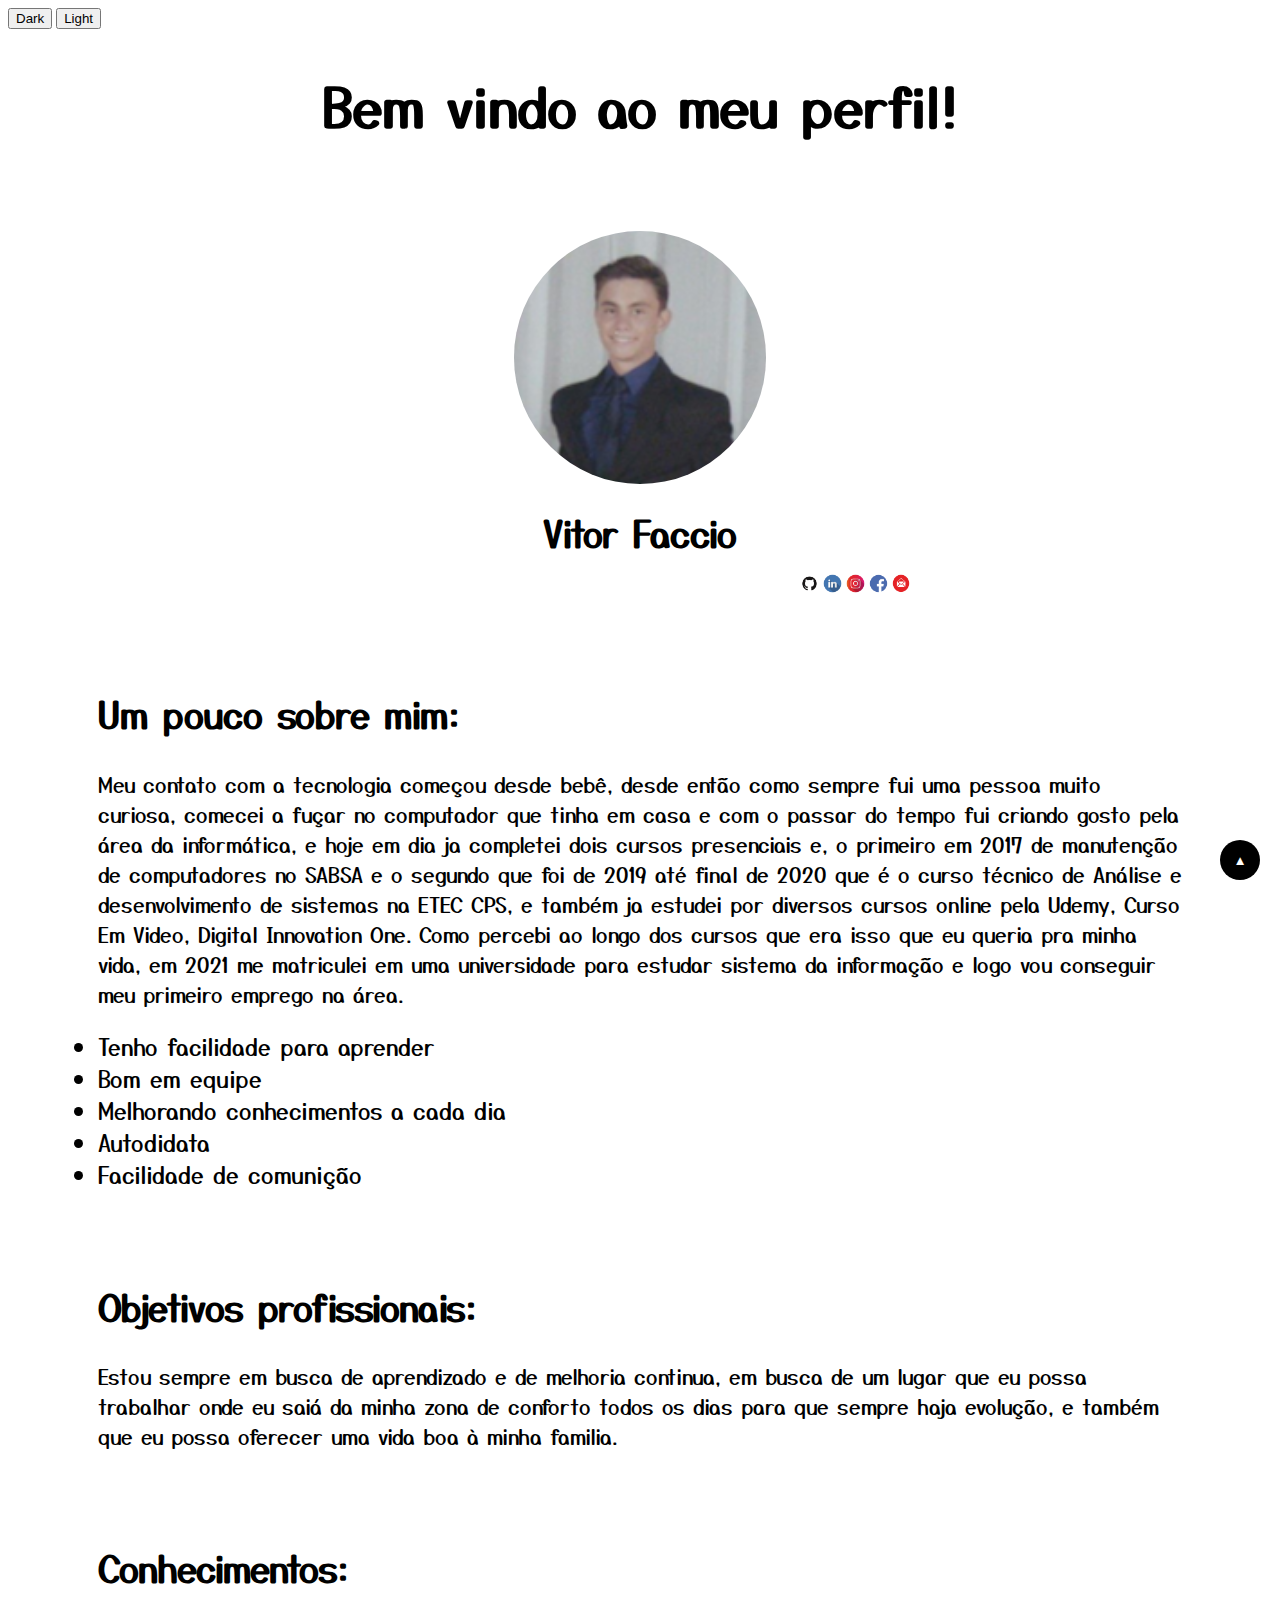
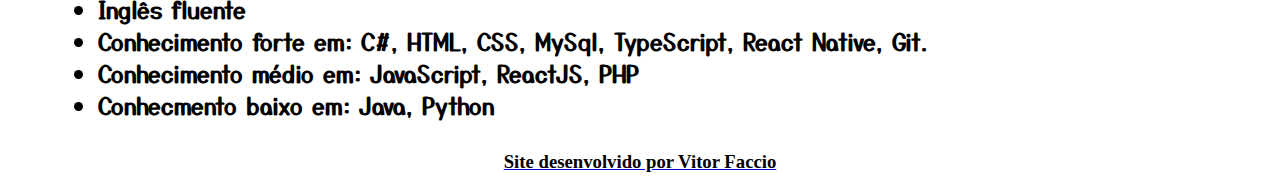
==== index.html @ cdde6e86 "a" ====
<!DOCTYPE html>
<html lang="pt-br">

<head>
    <meta charset="UTF-8" />
    <meta name="viewport" content="width=device-width, initial-scale=1.0" />
    <link rel="stylesheet" href="./styles/style.css" />
    <link rel="preconnect" href="https://fonts.gstatic.com">
    <link href="https://fonts.googleapis.com/css2?family=Yusei+Magic&display=swap" rel="stylesheet">
    <title>Meu portifólio</title>
</head>

<body>
    <button id="btnDark">Dark</button>
    <button id="btnLight">Light</button>

    <!--TITULO-->
    <h1 class="titulo">Bem vindo ao meu perfil!</h1>


    <!--FOTO DE PERFIL-->
    <div class="foto">
        <img src="./images/perfil.png" alt="Foto de perfil" class="foto_perfil">
    </div>
    <p>
        <strong style="color: black; font-size: 4vh; display: flex; justify-content: center; font-family: 'Yusei Magic', sans-serif;
        ">Vitor Faccio</strong>
    <p>

        <!--LINKS DAS REDES SOCIAS-->
        <!--Github-->
    <div class="redes">
        <a target="_blank" href="https://github.com/VitorFaccio1" style="text-decoration: none">
            <img src="./images/github_logo.png" alt="Logo Github" class="logo_github" />
        </a>
        <!--Linkedin-->
        <a target="_blank" href="https://www.linkedin.com/in/vitor-faccio-73217a195/" style="text-decoration: none">
            <img src="./images/linkedin_logo.png" alt="Logo linkedin" class="logo_github" />
        </a>
        <!--Instagram-->
        <a target="_blank" href="https://www.instagram.com/vitorfaccio/" style="text-decoration: none">
            <img src="./images/insta_logo.png" alt="Logo Instagram" class="logo_github" />
        </a>
        <!--Facebook-->
        <a target="_blank" href="https://www.facebook.com/vitor.ravennafaccio/" style="text-decoration: none">
            <img src="./images/facebook_logo.png" alt="Logo Instagram" class="logo_github" />
        </a>

        <!--Email-->
        <a target="_blank" href="mailto:vitorfaccio6@gmail.com" style="text-decoration: none">
            <img src="./images/email_logo.png" alt="Logo Email" class="logo_github" />
        </a>
    </div>

    <!--Sobre mim-->
    <h2 class="sobre_mim">Um pouco sobre mim: </h2>
    <p class="texto">Meu contato com a tecnologia começou desde bebê, desde então como sempre fui uma pessoa
        muito curiosa, comecei a fuçar no computador que tinha em casa e com o passar do tempo fui criando
        gosto pela área da informática, e hoje em dia ja completei dois cursos presenciais e, o primeiro em 2017 de
        manutenção de computadores
        no SABSA e o segundo que foi de 2019 até final de 2020 que é o curso técnico de Análise e desenvolvimento de
        sistemas na ETEC CPS,
        e também ja estudei por diversos cursos online pela Udemy, Curso Em Video, Digital Innovation One. Como percebi
        ao longo dos cursos
        que era isso que eu queria pra minha vida, em 2021 me matriculei em uma universidade para estudar sistema da
        informação e
        logo vou conseguir meu primeiro emprego na área.
        <li class="lista">Tenho facilidade para aprender</li>
        <li class="lista">Bom em equipe</li>
        <li class="lista">Melhorando conhecimentos a cada dia</li>
        <li class="lista">Autodidata</li>
        <li class="lista">Facilidade de comunição</li>
    </p>

    <!--Objetivo Profissional-->
    <h2 class="sobre_mim">Objetivos profissionais: </h2>
    <p class="texto">
        Estou sempre em busca de aprendizado e de melhoria continua,
        em busca de um lugar que eu possa trabalhar onde eu saiá da minha zona de conforto
        todos os dias para que sempre haja evolução, e também que eu possa oferecer uma vida boa
        à minha familia.
    </p>

    <!--Conhecimentos-->
    <h2 class="sobre_mim">Conhecimentos:
        <li class="ponto">Inglês fluente</li>
        <li class="ponto">Conhecimento forte em: C#, HTML, CSS, MySql, TypeScript, React Native, Git.</li>
        <li class="ponto">Conhecimento médio em: JavaScript, ReactJS, PHP</li>
        <li class="ponto">Conhecmento baixo em: Java, Python</li>
    </h2>

    <!--Creditos-->
    <a target="_blank" href="https://github.com/VitorFaccio1/Meu_Portifolio">
        <h3 class="creditos">Site desenvolvido por Vitor Faccio</h3>
    </a>

    <!--BOTAO VOLTAR PRO TOPO-->
    <button id="botaotop" onclick="backtotop()" class="botaotop">▲</button>
    <script>

        window.onscroll = function () {
            scroll();
        }
        function scroll() {
            let btn = document.getElementById("botaotop")
            if (document.documentElement.scrollTop > 50) {
                btn.style.display = "block";
            } else {
                btn.style.display = "none";
            }
        }
        function backtotop() {
            document.documentElement.scrollTop = 0;
        }
        
        //mudar cor do site        
        var dark = document.getElementById('btnDark');
        var light = document.getElementById('btnLight');
        var body = document.querySelector('body');


        dark.onclick = function(){
        body.className = "dark";
        }

        light.onclick = function(){
        body.className = "light";
    }
    </script>


</body>

</html>
---- styles/style.css ----
.dark {
color: white;
background:#000;
}
    
.light  {
background:#fff;
color: black;
}



.titulo{
    font-size: 6vh;
    color: black;
    display: flex;  
    justify-content: center;
    align-items: center;
    font-family: 'Yusei Magic', sans-serif;

}

.foto{
    display: flex;
    justify-content: center;
}

.foto_perfil{
    margin-top: 5vh;
    border-radius: 20vh;
    width: 20%;
    height: auto;
    border: 0.7vh solid white;
    display: flex;  
}

.redes{
    margin-left: 88vh;
    justify-content: center;
}

.logo_github{
    height: auto;
    width: 4% ;
    border-radius: 10vh;   
}

.sobre_mim{
    color: black    ;
    font-size: 4vh;
    margin-left: 10vh;
    margin-top: 10vh;
    font-family: 'Yusei Magic', sans-serif;

}

.texto{
    color: black;
    font-size: 2.3vh;
    margin-left: 10vh;
    margin-right: 10vh;
    font-family: 'Yusei Magic', sans-serif;

}

.ponto{
    font-size: 2.5vh;
    color: black;
    
}

.lista{
    color: black;
    margin-left: 10vh;
    font-family: 'Yusei Magic', sans-serif;
    font-size: 2.5vh;
}

.creditos{
    color: black;
    display: flex;
    justify-content: center;
    
}


.botaotop{
    position: fixed;
    bottom: 20px;
    right: 20px;
    height: 40px;
    width: 40px;
    color: white;
    background-color:black;
    border: none;
    border-radius: 50vh;
}
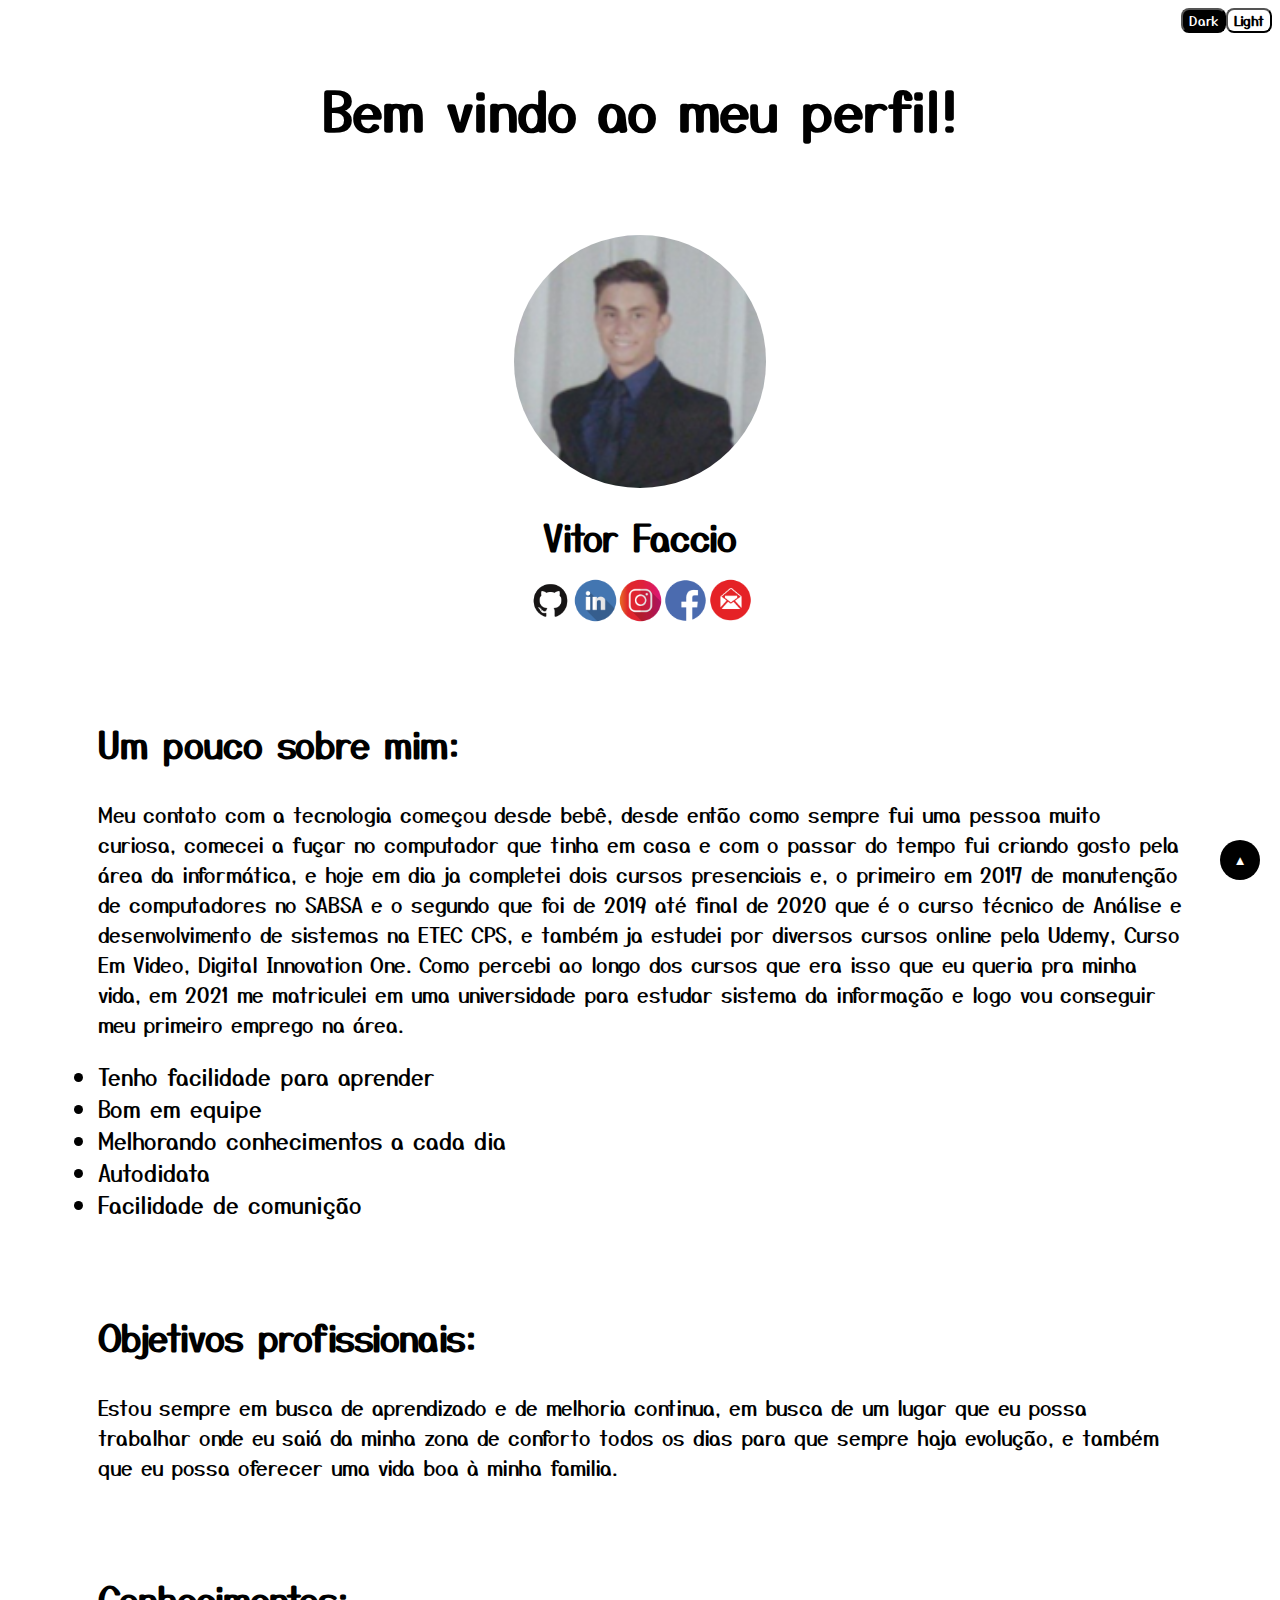
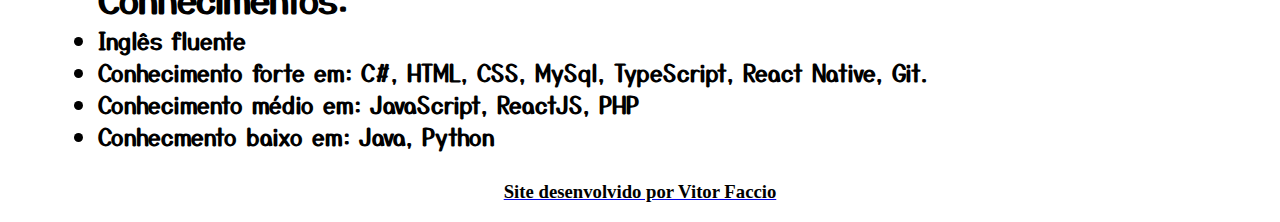
==== commit dd38868c: "ajeitou imagens redes sociais" ====
--- a/index.html
+++ b/index.html
@@ -5,17 +5,20 @@
     <meta charset="UTF-8" />
     <meta name="viewport" content="width=device-width, initial-scale=1.0" />
     <link rel="stylesheet" href="./styles/style.css" />
+    <link rel="script" href="./script/s">
     <link rel="preconnect" href="https://fonts.gstatic.com">
     <link href="https://fonts.googleapis.com/css2?family=Yusei+Magic&display=swap" rel="stylesheet">
     <title>Meu portifólio</title>
 </head>
 
 <body>
-    <button id="btnDark">Dark</button>
-    <button id="btnLight">Light</button>
+    <div class="botoes_cor_site">
+    <button id="btnDark" class="botoes_cor_dark">Dark</button>
+    <button id="btnLight" class="botoes_cor_light">Light</button>
+    </div>      
 
     <!--TITULO-->
-    <h1 class="titulo">Bem vindo ao meu perfil!</h1>
+    <h1 class="titulo" id="titulo">Bem vindo ao meu perfil!</h1>
 
 
     <!--FOTO DE PERFIL-->
@@ -23,8 +26,7 @@
         <img src="./images/perfil.png" alt="Foto de perfil" class="foto_perfil">
     </div>
     <p>
-        <strong style="color: black; font-size: 4vh; display: flex; justify-content: center; font-family: 'Yusei Magic', sans-serif;
-        ">Vitor Faccio</strong>
+        <strong class="nome" id="nome">Vitor Faccio</strong>
     <p>
 
         <!--LINKS DAS REDES SOCIAS-->
@@ -53,8 +55,8 @@
     </div>
 
     <!--Sobre mim-->
-    <h2 class="sobre_mim">Um pouco sobre mim: </h2>
-    <p class="texto">Meu contato com a tecnologia começou desde bebê, desde então como sempre fui uma pessoa
+    <h2 class="sobre_mim" id="sobremim">Um pouco sobre mim: </h2>
+    <p class="texto" id="texto">Meu contato com a tecnologia começou desde bebê, desde então como sempre fui uma pessoa
         muito curiosa, comecei a fuçar no computador que tinha em casa e com o passar do tempo fui criando
         gosto pela área da informática, e hoje em dia ja completei dois cursos presenciais e, o primeiro em 2017 de
         manutenção de computadores
@@ -65,16 +67,16 @@
         que era isso que eu queria pra minha vida, em 2021 me matriculei em uma universidade para estudar sistema da
         informação e
         logo vou conseguir meu primeiro emprego na área.
-        <li class="lista">Tenho facilidade para aprender</li>
-        <li class="lista">Bom em equipe</li>
-        <li class="lista">Melhorando conhecimentos a cada dia</li>
-        <li class="lista">Autodidata</li>
-        <li class="lista">Facilidade de comunição</li>
+        <li class="lista" id="lista">Tenho facilidade para aprender</li>
+        <li class="lista" id="lista1">Bom em equipe</li>
+        <li class="lista" id="lista2">Melhorando conhecimentos a cada dia</li>
+        <li class="lista" id="lista3">Autodidata</li>
+        <li class="lista" id="lista4">Facilidade de comunição</li>
     </p>
 
     <!--Objetivo Profissional-->
-    <h2 class="sobre_mim">Objetivos profissionais: </h2>
-    <p class="texto">
+    <h2 class="sobre_mim" id="objetivos">Objetivos profissionais: </h2>
+    <p class="texto" id="texto2">
         Estou sempre em busca de aprendizado e de melhoria continua,
         em busca de um lugar que eu possa trabalhar onde eu saiá da minha zona de conforto
         todos os dias para que sempre haja evolução, e também que eu possa oferecer uma vida boa
@@ -82,50 +84,21 @@
     </p>
 
     <!--Conhecimentos-->
-    <h2 class="sobre_mim">Conhecimentos:
-        <li class="ponto">Inglês fluente</li>
-        <li class="ponto">Conhecimento forte em: C#, HTML, CSS, MySql, TypeScript, React Native, Git.</li>
-        <li class="ponto">Conhecimento médio em: JavaScript, ReactJS, PHP</li>
-        <li class="ponto">Conhecmento baixo em: Java, Python</li>
+    <h2 class="sobre_mim" id="conhecimentos">Conhecimentos:
+        <li class="ponto" id="ponto">Inglês fluente</li>
+        <li class="ponto" id="ponto1">Conhecimento forte em: C#, HTML, CSS, MySql, TypeScript, React Native, Git.</li>
+        <li class="ponto" id="ponto2">Conhecimento médio em: JavaScript, ReactJS, PHP</li>
+        <li class="ponto" id="ponto3">Conhecmento baixo em: Java, Python</li>
     </h2>
 
     <!--Creditos-->
     <a target="_blank" href="https://github.com/VitorFaccio1/Meu_Portifolio">
-        <h3 class="creditos">Site desenvolvido por Vitor Faccio</h3>
+        <h3 class="creditos" id="creditos">Site desenvolvido por Vitor Faccio</h3>
     </a>
 
     <!--BOTAO VOLTAR PRO TOPO-->
     <button id="botaotop" onclick="backtotop()" class="botaotop">▲</button>
-    <script>
-
-        window.onscroll = function () {
-            scroll();
-        }
-        function scroll() {
-            let btn = document.getElementById("botaotop")
-            if (document.documentElement.scrollTop > 50) {
-                btn.style.display = "block";
-            } else {
-                btn.style.display = "none";
-            }
-        }
-        function backtotop() {
-            document.documentElement.scrollTop = 0;
-        }
-        
-        //mudar cor do site        
-        var dark = document.getElementById('btnDark');
-        var light = document.getElementById('btnLight');
-        var body = document.querySelector('body');
-
-
-        dark.onclick = function(){
-        body.className = "dark";
-        }
-
-        light.onclick = function(){
-        body.className = "light";
-    }
+    <script src="./script/script.js">
     </script>
 
 
--- a/styles/style.css
+++ b/styles/style.css
@@ -1,4 +1,4 @@
-
+/*MUDAR COR DO SITE*/
 .dark {
 color: white;
 background:#000;
@@ -7,43 +7,378 @@
 .light  {
 background:#fff;
 color: black;
-}
-
-
-
+
+}
+
+.titulo_dark{
+    font-size: 6vh;
+    color: white;
+    display: flex;  
+    justify-content: center;
+    align-items: center;
+    font-family: 'Yusei Magic', sans-serif;
+}
+
+.titulo_light{
+    font-size: 6vh;
+    color: black;
+    display: flex;  
+    justify-content: center;
+    align-items: center;
+    font-family: 'Yusei Magic', sans-serif;
+}
+
+
+
+
+.lista_dark{
+    color: white;
+    margin-left: 10vh;
+    font-family: 'Yusei Magic', sans-serif;
+    font-size: 2.5vh;
+}
+
+.lista_dark1{
+    color: white;
+    margin-left: 10vh;
+    font-family: 'Yusei Magic', sans-serif;
+    font-size: 2.5vh;
+}
+.lista_dark2{
+    color: white;
+    margin-left: 10vh;
+    font-family: 'Yusei Magic', sans-serif;
+    font-size: 2.5vh;
+}
+
+.lista_dark3{
+    color: white;
+    margin-left: 10vh;
+    font-family: 'Yusei Magic', sans-serif;
+    font-size: 2.5vh;
+}
+
+.lista_dark4{
+    color: white;
+    margin-left: 10vh;
+    font-family: 'Yusei Magic', sans-serif;
+    font-size: 2.5vh;
+}
+
+.lista_light{
+    color: black;
+    margin-left: 10vh;
+    font-family: 'Yusei Magic', sans-serif;
+    font-size: 2.5vh;
+}
+
+.lista_light1{
+    color: black;
+    margin-left: 10vh;
+    font-family: 'Yusei Magic', sans-serif;
+    font-size: 2.5vh;
+}
+
+.lista_light2{
+    color: black;
+    margin-left: 10vh;
+    font-family: 'Yusei Magic', sans-serif;
+    font-size: 2.5vh;
+}
+
+.lista_light3{
+    color: black;
+    margin-left: 10vh;
+    font-family: 'Yusei Magic', sans-serif;
+    font-size: 2.5vh;
+}
+
+.lista_light4{
+    color: black;
+    margin-left: 10vh;
+    font-family: 'Yusei Magic', sans-serif;
+    font-size: 2.5vh;
+}
+
+
+
+
+
+
+.ponto_light{
+    font-size: 2.3vh;
+    color: black;
+    font-family: 'Yusei Magic', sans-serif;
+}
+
+.ponto_light1{
+    font-size: 2.3vh;
+    color: black;
+    font-family: 'Yusei Magic', sans-serif;
+}
+
+.ponto_light2{
+    font-size: 2.3vh;
+    color: black;
+    font-family: 'Yusei Magic', sans-serif;
+}
+
+.ponto_light3{
+    font-size: 2.3vh;
+    color: black;
+    font-family: 'Yusei Magic', sans-serif;
+}
+
+.ponto_dark{
+    font-size: 2.3vh;
+    color: white;    
+    font-family: 'Yusei Magic', sans-serif;
+}
+
+.ponto_dark1{
+    font-size: 2.3vh;
+    color: white;    
+    font-family: 'Yusei Magic', sans-serif;
+}
+.ponto_dark2{
+    font-size: 2.3vh;
+    color: white;    
+    font-family: 'Yusei Magic', sans-serif;
+}
+.ponto_dark3{
+    font-size: 2.3vh;
+    color: white;    
+    font-family: 'Yusei Magic', sans-serif;
+}
+
+
+
+
+
+
+.texto_dark{
+    color: white;
+    font-size: 2.3vh;
+    margin-left: 10vh;
+    margin-right: 10vh;
+    font-family: 'Yusei Magic', sans-serif;
+}
+
+.texto_light{
+    color: black;
+    font-size: 2.3vh;
+    margin-left: 10vh;
+    margin-right: 10vh;
+    font-family: 'Yusei Magic', sans-serif;
+}
+
+.texto_light2{
+    color: black;
+    font-size: 2.3vh;
+    margin-left: 10vh;
+    margin-right: 10vh;
+    font-family: 'Yusei Magic', sans-serif;
+}
+
+.texto_dark2{
+    color: white;
+    font-size: 2.3vh;
+    margin-left: 10vh;
+    margin-right: 10vh;
+    font-family: 'Yusei Magic', sans-serif;
+}
+
+
+
+
+
+
+.objetivos_light{
+    color: black;
+    font-size: 4vh;
+    margin-left: 10vh;
+    margin-top: 10vh;
+    font-family: 'Yusei Magic', sans-serif;
+}
+
+.objetivos_dark{
+    color: white;
+    font-size: 4vh;
+    margin-left: 10vh;
+    margin-top: 10vh;
+    font-family: 'Yusei Magic', sans-serif;
+}
+
+
+
+
+
+.sobremim_dark{
+    color: white;
+    font-size: 4vh;
+    margin-left: 10vh;
+    margin-top: 10vh;
+    font-family: 'Yusei Magic', sans-serif;
+}
+
+.sobremim_light{
+    color: black;
+    font-size: 4vh;
+    margin-left: 10vh;
+    margin-top: 10vh;
+    font-family: 'Yusei Magic', sans-serif;
+}
+
+
+
+
+.conhecimentos_light{
+    color: black;
+    font-size: 4vh;
+    margin-left: 10vh;
+    margin-top: 10vh;
+    font-family: 'Yusei Magic', sans-serif;
+}
+
+.conhecimentos_dark{
+    color: white;
+    font-size: 4vh;
+    margin-left: 10vh;
+    margin-top: 10vh;
+    font-family: 'Yusei Magic', sans-serif;
+}
+
+
+
+
+
+.nome_dark{
+    color: white;
+    font-size: 4vh;
+    display: flex;
+    justify-content: center;
+    font-family: 'Yusei Magic', sans-serif;
+}
+
+.nome_light{
+    color: black;
+    font-size: 4vh;
+    display: flex;
+    justify-content: center;
+    font-family: 'Yusei Magic', sans-serif;
+}
+
+
+
+
+
+
+.creditos_light{
+    color: black;
+    display: flex;
+    justify-content: center;
+}
+
+.creditos_dark{
+    color: white;
+    display: flex;
+    justify-content: center;
+
+}
+
+
+
+
+
+.botao_dark{
+    position: fixed;
+    bottom: 20px;
+    right: 20px;
+    height: 40px;
+    width: 40px;
+    color: black;
+    background-color:white;
+    border: none;
+    border-radius: 50vh;
+}
+
+.botao_light{
+    position: fixed;
+    bottom: 20px;
+    right: 20px;
+    height: 40px;
+    width: 40px;
+    color: white;
+    background-color:black;
+    border: none;
+    border-radius: 50vh;
+}
+
+
+
+
+
+
+
+
+
+
+
+
+
+
+
+/*ESTILIZANDO O SITE*/
+/*ESTILIZANDO O SITE*/
+/*ESTILIZANDO O SITE*/
+/*ESTILIZANDO O SITE*/
+/*ESTILIZANDO O SITE*/
+/*ESTILIZANDO O SITE*/
+/*ESTILIZANDO O SITE*/
+/*ESTILIZANDO O SITE*/
+/*ESTILIZANDO O SITE*/
+/*ESTILIZANDO O SITE*/
+/*ESTILIZANDO O SITE*/
 .titulo{
     font-size: 6vh;
     color: black;
     display: flex;  
     justify-content: center;
-    align-items: center;
-    font-family: 'Yusei Magic', sans-serif;
-
+    font-family: 'Yusei Magic', sans-serif;
 }
 
 .foto{
     display: flex;
     justify-content: center;
+}
+
+.nome{
+    color: black;
+    font-size: 4vh;
+    display: flex;
+    justify-content: center;
+    font-family: 'Yusei Magic', sans-serif;
 }
 
 .foto_perfil{
     margin-top: 5vh;
     border-radius: 20vh;
-    width: 20%;
+    min-width: 20%;
     height: auto;
     border: 0.7vh solid white;
     display: flex;  
 }
 
 .redes{
-    margin-left: 88vh;
-    justify-content: center;
+    justify-content: center;
+    align-items: center;
+    display: flex;
 }
 
 .logo_github{
-    height: auto;
-    width: 4% ;
-    border-radius: 10vh;   
+    max-width: 05vh;
+    min-width: 4%;
+    border-radius: 10vh; 
 }
 
 .sobre_mim{
@@ -52,7 +387,6 @@
     margin-left: 10vh;
     margin-top: 10vh;
     font-family: 'Yusei Magic', sans-serif;
-
 }
 
 .texto{
@@ -61,12 +395,11 @@
     margin-left: 10vh;
     margin-right: 10vh;
     font-family: 'Yusei Magic', sans-serif;
-
 }
 
 .ponto{
     font-size: 2.5vh;
-    color: black;
+    color:black;
     
 }
 
@@ -96,3 +429,26 @@
     border: none;
     border-radius: 50vh;
 }
+
+.botoes_cor_site{
+    display: flex;
+    justify-content: flex-end;
+
+}
+
+
+.botoes_cor_dark{
+    color: white;
+    background-color: black;
+    font-family: 'Yusei Magic', sans-serif;
+    border-radius: 8px;
+}
+
+.botoes_cor_light{
+    color: black;
+    background-color: white;
+    font-family: 'Yusei Magic', sans-serif;
+    border-radius: 8px;
+    font-weight: bold;
+
+}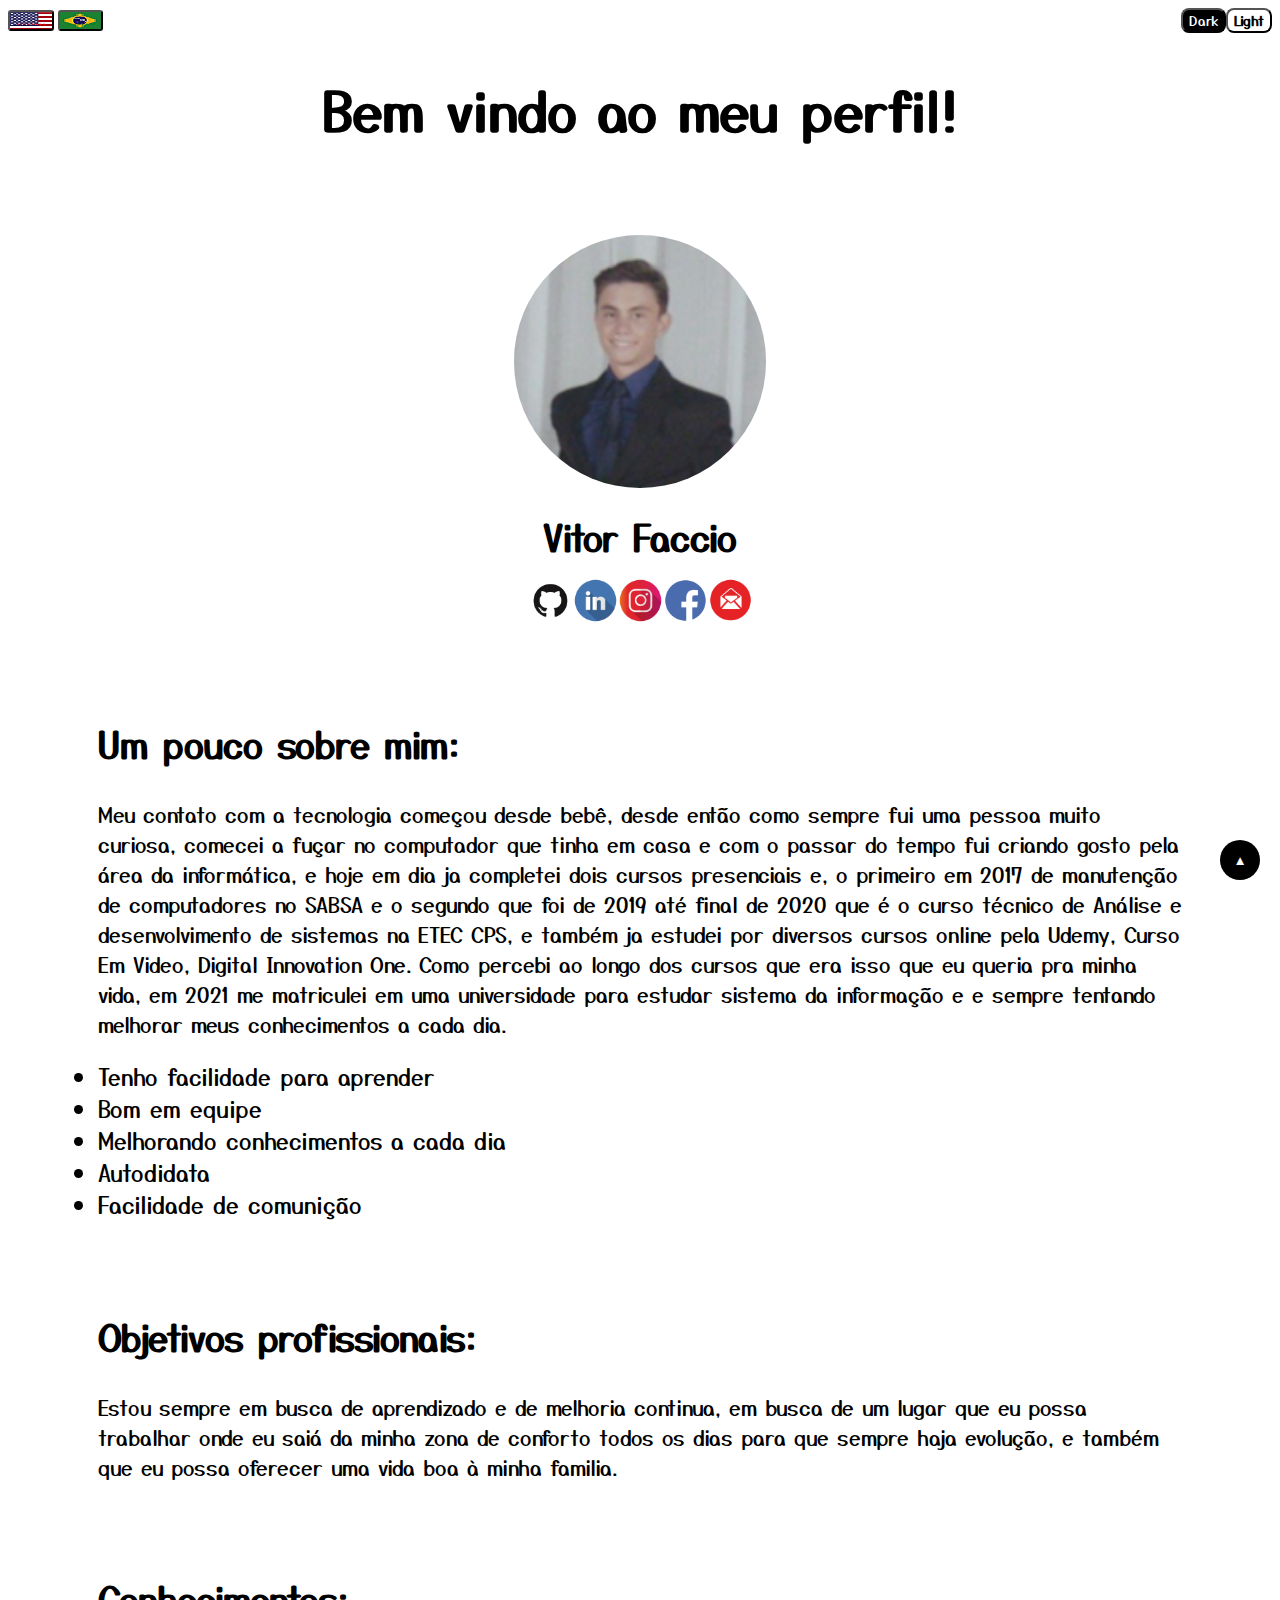
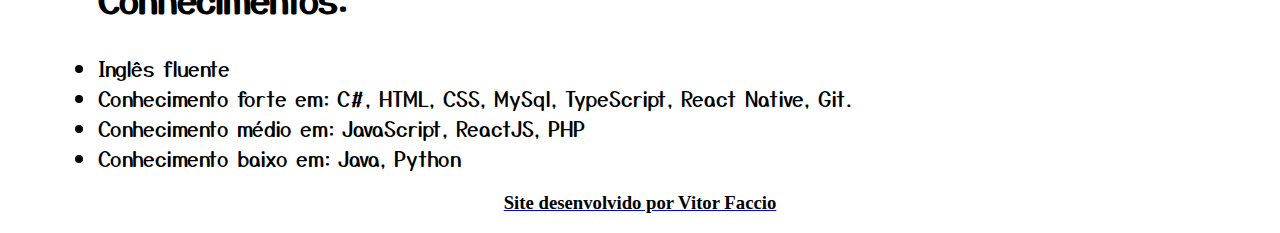
==== commit 3886d4ed: "traduzindo site" ====
--- a/index.html
+++ b/index.html
@@ -15,7 +15,13 @@
     <div class="botoes_cor_site">
     <button id="btnDark" class="botoes_cor_dark">Dark</button>
     <button id="btnLight" class="botoes_cor_light">Light</button>
-    </div>      
+    </div>  
+    <div class="botoes_traduzir">  
+    <button id="btnTradutor" class="botao_traduzir_ingles">........</button>
+    <button id="btnTradutorPort" class="botao_traduzir_portugues">........</button>
+    </div>  
+
+
 
     <!--TITULO-->
     <h1 class="titulo" id="titulo">Bem vindo ao meu perfil!</h1>
@@ -66,7 +72,7 @@
         ao longo dos cursos
         que era isso que eu queria pra minha vida, em 2021 me matriculei em uma universidade para estudar sistema da
         informação e
-        logo vou conseguir meu primeiro emprego na área.
+        e sempre tentando melhorar meus conhecimentos a cada dia.
         <li class="lista" id="lista">Tenho facilidade para aprender</li>
         <li class="lista" id="lista1">Bom em equipe</li>
         <li class="lista" id="lista2">Melhorando conhecimentos a cada dia</li>
@@ -84,12 +90,12 @@
     </p>
 
     <!--Conhecimentos-->
-    <h2 class="sobre_mim" id="conhecimentos">Conhecimentos:
+    <h2 class="sobre_mim" id="conhecimentos">Conhecimentos:</h2>
         <li class="ponto" id="ponto">Inglês fluente</li>
         <li class="ponto" id="ponto1">Conhecimento forte em: C#, HTML, CSS, MySql, TypeScript, React Native, Git.</li>
         <li class="ponto" id="ponto2">Conhecimento médio em: JavaScript, ReactJS, PHP</li>
-        <li class="ponto" id="ponto3">Conhecmento baixo em: Java, Python</li>
-    </h2>
+        <li class="ponto" id="ponto3">Conhecimento baixo em: Java, Python</li>
+    
 
     <!--Creditos-->
     <a target="_blank" href="https://github.com/VitorFaccio1/Meu_Portifolio">
--- a/styles/style.css
+++ b/styles/style.css
@@ -109,46 +109,62 @@
     font-size: 2.3vh;
     color: black;
     font-family: 'Yusei Magic', sans-serif;
+    margin-left: 10vh;
+    margin-right: 10vh;
 }
 
 .ponto_light1{
     font-size: 2.3vh;
     color: black;
     font-family: 'Yusei Magic', sans-serif;
+    margin-left: 10vh;
+    margin-right: 10vh;
 }
 
 .ponto_light2{
     font-size: 2.3vh;
     color: black;
     font-family: 'Yusei Magic', sans-serif;
+    margin-left: 10vh;
+    margin-right: 10vh;
 }
 
 .ponto_light3{
     font-size: 2.3vh;
     color: black;
     font-family: 'Yusei Magic', sans-serif;
+    margin-left: 10vh;
+    margin-right: 10vh;
 }
 
 .ponto_dark{
     font-size: 2.3vh;
     color: white;    
     font-family: 'Yusei Magic', sans-serif;
+    margin-left: 10vh;
+    margin-right: 10vh;
 }
 
 .ponto_dark1{
     font-size: 2.3vh;
     color: white;    
     font-family: 'Yusei Magic', sans-serif;
+    margin-left: 10vh;
+    margin-right: 10vh;
 }
 .ponto_dark2{
     font-size: 2.3vh;
     color: white;    
     font-family: 'Yusei Magic', sans-serif;
+    margin-left: 10vh;
+    margin-right: 10vh;
 }
 .ponto_dark3{
     font-size: 2.3vh;
     color: white;    
     font-family: 'Yusei Magic', sans-serif;
+    margin-left: 10vh;
+    margin-right: 10vh;
 }
 
 
@@ -345,6 +361,24 @@
     display: flex;  
     justify-content: center;
     font-family: 'Yusei Magic', sans-serif;
+}
+
+.botoes_traduzir{
+    position:absolute;
+    justify-content: flex-start;
+    margin-top: -23px;
+}
+
+.botao_traduzir_ingles{
+    background-image:url('../images/ingles.png'); 
+    color: red;
+    border-radius: 3px;
+}
+
+.botao_traduzir_portugues{
+    background-image: url(../images/portugues.png);
+    color: green;
+    border-radius: 3px;
 }
 
 .foto{
@@ -398,8 +432,11 @@
 }
 
 .ponto{
-    font-size: 2.5vh;
-    color:black;
+    color: black;
+    font-size: 2.3vh;
+    margin-left: 10vh;
+    margin-right: 10vh;
+    font-family: 'Yusei Magic', sans-serif;
     
 }
 
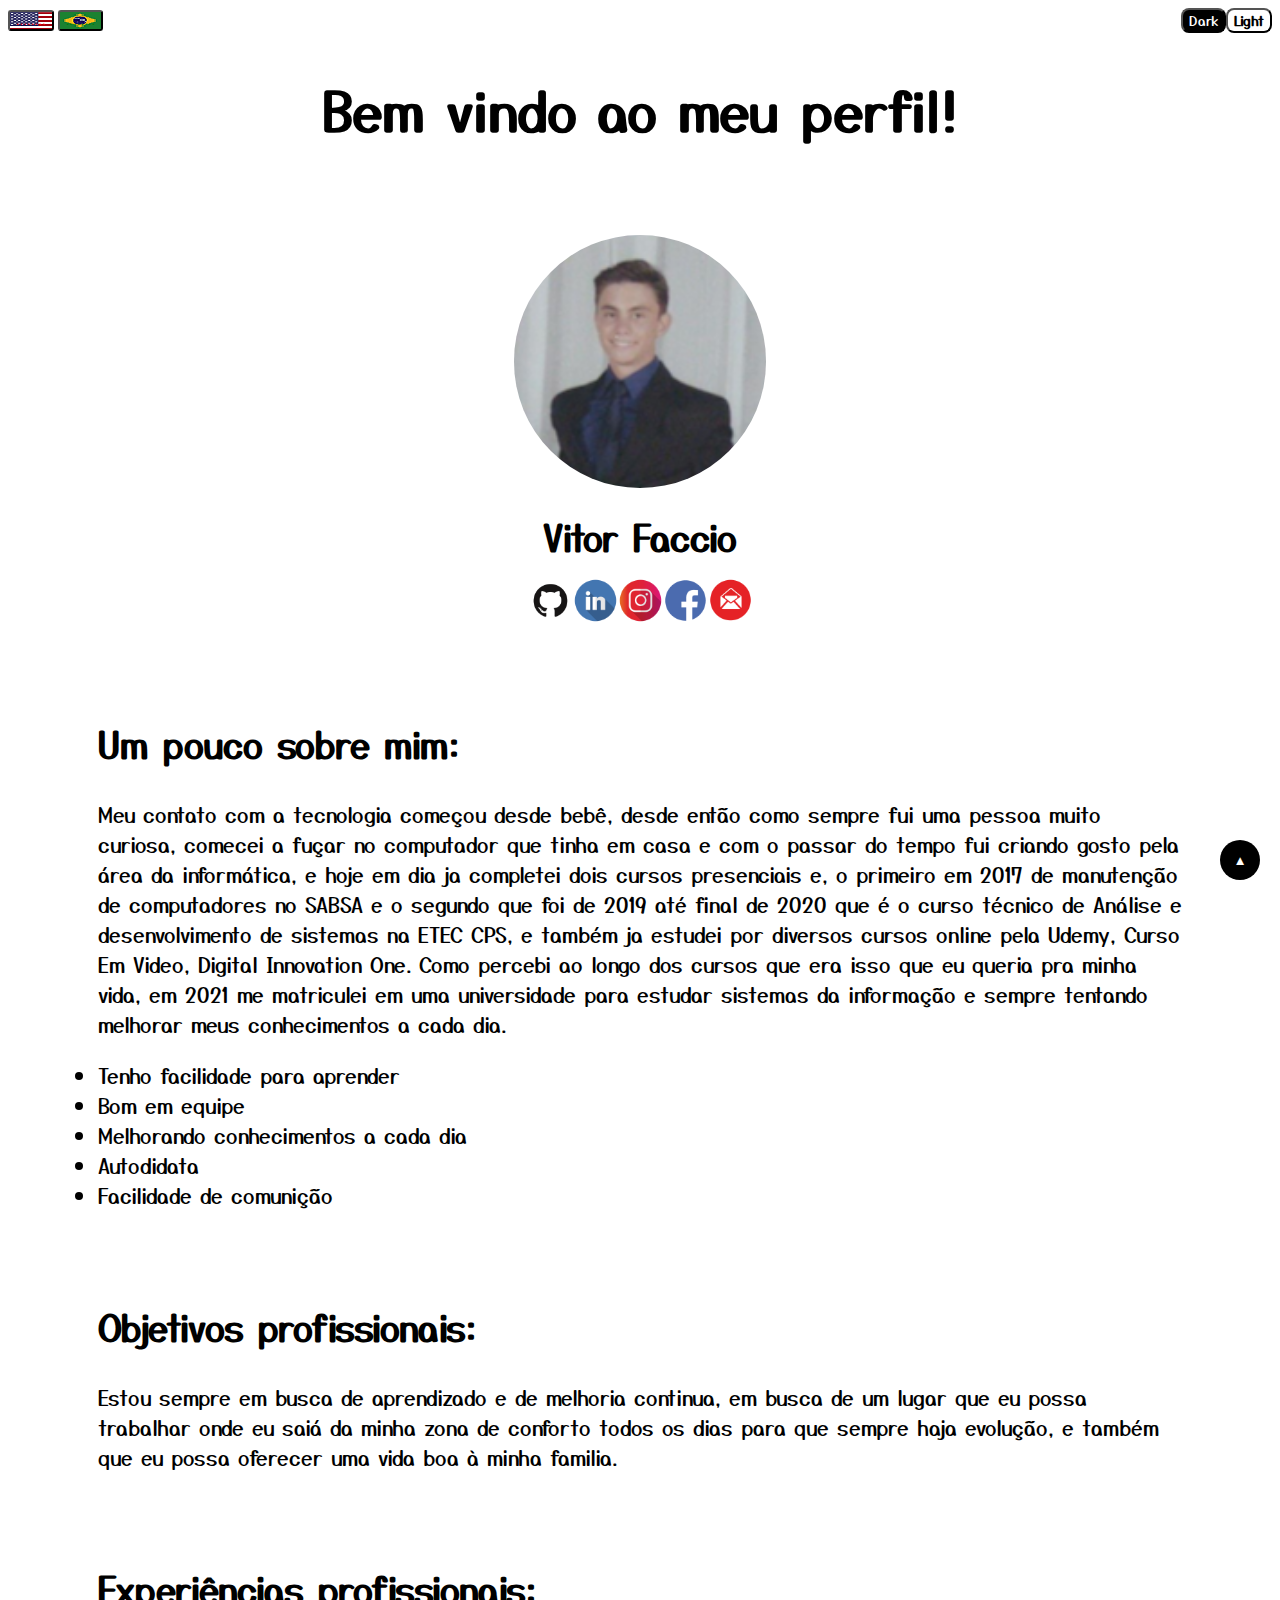
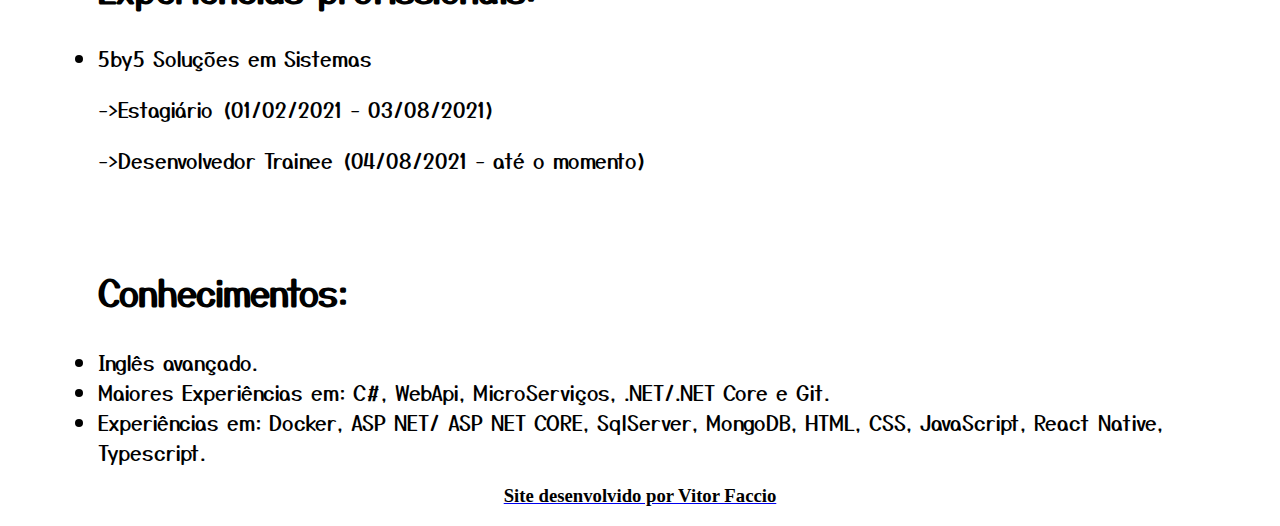
==== commit 07a758d2: "Add files via upload" ====
--- a/index.html
+++ b/index.html
@@ -1,113 +1,112 @@
 <!DOCTYPE html>
 <html lang="pt-br">
 
-<head>
-    <meta charset="UTF-8" />
-    <meta name="viewport" content="width=device-width, initial-scale=1.0" />
-    <link rel="stylesheet" href="./styles/style.css" />
-    <link rel="script" href="./script/s">
-    <link rel="preconnect" href="https://fonts.gstatic.com">
-    <link href="https://fonts.googleapis.com/css2?family=Yusei+Magic&display=swap" rel="stylesheet">
-    <title>Meu portifólio</title>
-</head>
+    <head>
+        <meta charset="UTF-8" />
+        <meta name="viewport" content="width=device-width, initial-scale=1.0" />
+        <link rel="stylesheet" href="./styles/style.css" />
+        <link rel="script" href="./script/s">
+        <link rel="preconnect" href="https://fonts.gstatic.com">
+        <link href="https://fonts.googleapis.com/css2?family=Yusei+Magic&display=swap" rel="stylesheet">
+        <title>Meu portifólio</title>
+    </head>
 
-<body>
-    <div class="botoes_cor_site">
-    <button id="btnDark" class="botoes_cor_dark">Dark</button>
-    <button id="btnLight" class="botoes_cor_light">Light</button>
-    </div>  
-    <div class="botoes_traduzir">  
-    <button id="btnTradutor" class="botao_traduzir_ingles">........</button>
-    <button id="btnTradutorPort" class="botao_traduzir_portugues">........</button>
-    </div>  
+    <body>
+        <div class="botoes_cor_site">
+        <button id="btnDark" class="botoes_cor_dark">Dark</button>
+        <button id="btnLight" class="botoes_cor_light">Light</button>
+        </div>  
+        <div class="botoes_traduzir">  
+        <button id="btnTradutor" class="botao_traduzir_ingles">........</button>
+        <button id="btnTradutorPort" class="botao_traduzir_portugues">........</button>
+        </div>  
 
 
 
-    <!--TITULO-->
-    <h1 class="titulo" id="titulo">Bem vindo ao meu perfil!</h1>
+        <!--TITULO-->
+        <h1 class="titulo" id="titulo">Bem vindo ao meu perfil!</h1>
 
 
-    <!--FOTO DE PERFIL-->
-    <div class="foto">
-        <img src="./images/perfil.png" alt="Foto de perfil" class="foto_perfil">
-    </div>
-    <p>
-        <strong class="nome" id="nome">Vitor Faccio</strong>
-    <p>
+        <!--FOTO DE PERFIL-->
+        <div class="foto">
+            <img src="./images/perfil.png" alt="Foto de perfil" class="foto_perfil">
+        </div>
+        <p>
+            <strong class="nome" id="nome">Vitor Faccio</strong>
+        <p>
 
-        <!--LINKS DAS REDES SOCIAS-->
-        <!--Github-->
-    <div class="redes">
-        <a target="_blank" href="https://github.com/VitorFaccio1" style="text-decoration: none">
-            <img src="./images/github_logo.png" alt="Logo Github" class="logo_github" />
-        </a>
-        <!--Linkedin-->
-        <a target="_blank" href="https://www.linkedin.com/in/vitor-faccio-73217a195/" style="text-decoration: none">
-            <img src="./images/linkedin_logo.png" alt="Logo linkedin" class="logo_github" />
-        </a>
-        <!--Instagram-->
-        <a target="_blank" href="https://www.instagram.com/vitorfaccio/" style="text-decoration: none">
-            <img src="./images/insta_logo.png" alt="Logo Instagram" class="logo_github" />
-        </a>
-        <!--Facebook-->
-        <a target="_blank" href="https://www.facebook.com/vitor.ravennafaccio/" style="text-decoration: none">
-            <img src="./images/facebook_logo.png" alt="Logo Instagram" class="logo_github" />
+            <!--LINKS DAS REDES SOCIAS-->
+            <!--Github-->
+        <div class="redes">
+            <a target="_blank" href="https://github.com/VitorFaccio1" style="text-decoration: none">
+                <img src="./images/github_logo.png" alt="Logo Github" class="logo_github" />
+            </a>
+            <!--Linkedin-->
+            <a target="_blank" href="https://www.linkedin.com/in/vitor-faccio-73217a195/" style="text-decoration: none">
+                <img src="./images/linkedin_logo.png" alt="Logo linkedin" class="logo_github" />
+            </a>
+            <!--Instagram-->
+            <a target="_blank" href="https://www.instagram.com/vitorfaccio/" style="text-decoration: none">
+                <img src="./images/insta_logo.png" alt="Logo Instagram" class="logo_github" />
+            </a>
+            <!--Facebook-->
+            <a target="_blank" href="https://www.facebook.com/vitor.ravennafaccio/" style="text-decoration: none">
+                <img src="./images/facebook_logo.png" alt="Logo Instagram" class="logo_github" />
+            </a>
+
+            <!--Email-->
+            <a target="_blank" href="mailto:vitorfaccio6@gmail.com" style="text-decoration: none">
+                <img src="./images/email_logo.png" alt="Logo Email" class="logo_github" />
+            </a>
+        </div>
+
+        <!--Sobre mim-->
+        <h2 class="sobre_mim" id="sobremim">Um pouco sobre mim: </h2>
+        <p class="texto" id="texto">Meu contato com a tecnologia começou desde bebê, desde então como sempre fui uma pessoa
+            muito curiosa, comecei a fuçar no computador que tinha em casa e com o passar do tempo fui criando
+            gosto pela área da informática, e hoje em dia ja completei dois cursos presenciais e, o primeiro em 2017 de
+            manutenção de computadores no SABSA e o segundo que foi de 2019 até final de 2020 que é o curso técnico de Análise e 
+            desenvolvimento de sistemas na ETEC CPS, e também ja estudei por diversos cursos online pela Udemy, Curso Em Video, Digital Innovation One.
+            Como percebi ao longo dos cursos que era isso que eu queria pra minha vida, em 2021 me matriculei em uma universidade para estudar 
+            sistemas da informação e sempre tentando melhorar meus conhecimentos a cada dia.
+            <li class="texto" id="lista">Tenho facilidade para aprender</li>
+            <li class="texto" id="lista1">Bom em equipe</li>
+            <li class="texto" id="lista2">Melhorando conhecimentos a cada dia</li>
+            <li class="texto" id="lista3">Autodidata</li>
+            <li class="texto" id="lista4">Facilidade de comunição</li>
+        </p>
+
+        <!--Objetivo Profissional-->
+        <h2 class="sobre_mim" id="objetivos">Objetivos profissionais: </h2>
+        <p class="texto" id="texto2">
+            Estou sempre em busca de aprendizado e de melhoria continua,
+            em busca de um lugar que eu possa trabalhar onde eu saiá da minha zona de conforto
+            todos os dias para que sempre haja evolução, e também que eu possa oferecer uma vida boa
+            à minha familia.
+        </p>
+
+        <!--Experiencias Profissionais-->
+        <h2 class="sobre_mim" id="experienciaProfissional">Experiências profissionais: </h2>
+            <li class="texto" id="empresa1">5by5 Soluções em Sistemas</li>
+            <p class="texto" id="textExp1">->Estagiário (01/02/2021 - 03/08/2021)</p>
+            <p class="texto" id="textExp2">->Desenvolvedor Trainee (04/08/2021 - até o momento)</p>
+
+        <!--Conhecimentos-->
+        <h2 class="sobre_mim" id="conhecimentos">Conhecimentos:</h2>
+            <li class="texto" id="ponto">Inglês avançado.</li>
+            <li class="texto" id="ponto1">Maiores Experiências em: C#, WebApi, MicroServiços, .NET/.NET Core e Git.</li>
+            <li class="texto" id="ponto2">Experiências em: Docker, ASP NET/ ASP NET CORE, SqlServer, MongoDB, HTML, CSS, JavaScript,
+                React Native, Typescript.</li>
+
+        <!--Creditos-->
+        <a target="_blank" href="https://github.com/VitorFaccio1/Meu_Portifolio">
+            <h3 class="creditos" id="creditos">Site desenvolvido por Vitor Faccio</h3>
         </a>
 
-        <!--Email-->
-        <a target="_blank" href="mailto:vitorfaccio6@gmail.com" style="text-decoration: none">
-            <img src="./images/email_logo.png" alt="Logo Email" class="logo_github" />
-        </a>
-    </div>
-
-    <!--Sobre mim-->
-    <h2 class="sobre_mim" id="sobremim">Um pouco sobre mim: </h2>
-    <p class="texto" id="texto">Meu contato com a tecnologia começou desde bebê, desde então como sempre fui uma pessoa
-        muito curiosa, comecei a fuçar no computador que tinha em casa e com o passar do tempo fui criando
-        gosto pela área da informática, e hoje em dia ja completei dois cursos presenciais e, o primeiro em 2017 de
-        manutenção de computadores
-        no SABSA e o segundo que foi de 2019 até final de 2020 que é o curso técnico de Análise e desenvolvimento de
-        sistemas na ETEC CPS,
-        e também ja estudei por diversos cursos online pela Udemy, Curso Em Video, Digital Innovation One. Como percebi
-        ao longo dos cursos
-        que era isso que eu queria pra minha vida, em 2021 me matriculei em uma universidade para estudar sistema da
-        informação e
-        e sempre tentando melhorar meus conhecimentos a cada dia.
-        <li class="lista" id="lista">Tenho facilidade para aprender</li>
-        <li class="lista" id="lista1">Bom em equipe</li>
-        <li class="lista" id="lista2">Melhorando conhecimentos a cada dia</li>
-        <li class="lista" id="lista3">Autodidata</li>
-        <li class="lista" id="lista4">Facilidade de comunição</li>
-    </p>
-
-    <!--Objetivo Profissional-->
-    <h2 class="sobre_mim" id="objetivos">Objetivos profissionais: </h2>
-    <p class="texto" id="texto2">
-        Estou sempre em busca de aprendizado e de melhoria continua,
-        em busca de um lugar que eu possa trabalhar onde eu saiá da minha zona de conforto
-        todos os dias para que sempre haja evolução, e também que eu possa oferecer uma vida boa
-        à minha familia.
-    </p>
-
-    <!--Conhecimentos-->
-    <h2 class="sobre_mim" id="conhecimentos">Conhecimentos:</h2>
-        <li class="ponto" id="ponto">Inglês fluente</li>
-        <li class="ponto" id="ponto1">Conhecimento forte em: C#, HTML, CSS, MySql, TypeScript, React Native, Git.</li>
-        <li class="ponto" id="ponto2">Conhecimento médio em: JavaScript, ReactJS, PHP</li>
-        <li class="ponto" id="ponto3">Conhecimento baixo em: Java, Python</li>
-    
-
-    <!--Creditos-->
-    <a target="_blank" href="https://github.com/VitorFaccio1/Meu_Portifolio">
-        <h3 class="creditos" id="creditos">Site desenvolvido por Vitor Faccio</h3>
-    </a>
-
-    <!--BOTAO VOLTAR PRO TOPO-->
-    <button id="botaotop" onclick="backtotop()" class="botaotop">▲</button>
-    <script src="./script/script.js">
-    </script>
-
-
-</body>
+        <!--BOTAO VOLTAR PRO TOPO-->
+        <button id="botaotop" onclick="backtotop()" class="botaotop">▲</button>
+        <script src="./script/script.js">
+        </script>
+    </body>
 
 </html>--- a/styles/style.css
+++ b/styles/style.css
@@ -1,13 +1,9 @@
-/*MUDAR COR DO SITE*/
-.dark {
-color: white;
-background:#000;
-}
-    
-.light  {
-background:#fff;
-color: black;
-
+/*TUDO DO BOTAO DARK*/
+.lista_dark{
+    color: white;
+    margin-left: 10vh;
+    font-family: 'Yusei Magic', sans-serif;
+    font-size: 2.5vh;
 }
 
 .titulo_dark{
@@ -19,255 +15,20 @@
     font-family: 'Yusei Magic', sans-serif;
 }
 
-.titulo_light{
-    font-size: 6vh;
-    color: black;
-    display: flex;  
-    justify-content: center;
-    align-items: center;
-    font-family: 'Yusei Magic', sans-serif;
-}
-
-
-
-
-.lista_dark{
-    color: white;
-    margin-left: 10vh;
-    font-family: 'Yusei Magic', sans-serif;
-    font-size: 2.5vh;
-}
-
-.lista_dark1{
-    color: white;
-    margin-left: 10vh;
-    font-family: 'Yusei Magic', sans-serif;
-    font-size: 2.5vh;
-}
-.lista_dark2{
-    color: white;
-    margin-left: 10vh;
-    font-family: 'Yusei Magic', sans-serif;
-    font-size: 2.5vh;
-}
-
-.lista_dark3{
-    color: white;
-    margin-left: 10vh;
-    font-family: 'Yusei Magic', sans-serif;
-    font-size: 2.5vh;
-}
-
-.lista_dark4{
-    color: white;
-    margin-left: 10vh;
-    font-family: 'Yusei Magic', sans-serif;
-    font-size: 2.5vh;
-}
-
-.lista_light{
-    color: black;
-    margin-left: 10vh;
-    font-family: 'Yusei Magic', sans-serif;
-    font-size: 2.5vh;
-}
-
-.lista_light1{
-    color: black;
-    margin-left: 10vh;
-    font-family: 'Yusei Magic', sans-serif;
-    font-size: 2.5vh;
-}
-
-.lista_light2{
-    color: black;
-    margin-left: 10vh;
-    font-family: 'Yusei Magic', sans-serif;
-    font-size: 2.5vh;
-}
-
-.lista_light3{
-    color: black;
-    margin-left: 10vh;
-    font-family: 'Yusei Magic', sans-serif;
-    font-size: 2.5vh;
-}
-
-.lista_light4{
-    color: black;
-    margin-left: 10vh;
-    font-family: 'Yusei Magic', sans-serif;
-    font-size: 2.5vh;
-}
-
-
-
-
-
-
-.ponto_light{
-    font-size: 2.3vh;
-    color: black;
-    font-family: 'Yusei Magic', sans-serif;
-    margin-left: 10vh;
-    margin-right: 10vh;
-}
-
-.ponto_light1{
-    font-size: 2.3vh;
-    color: black;
-    font-family: 'Yusei Magic', sans-serif;
-    margin-left: 10vh;
-    margin-right: 10vh;
-}
-
-.ponto_light2{
-    font-size: 2.3vh;
-    color: black;
-    font-family: 'Yusei Magic', sans-serif;
-    margin-left: 10vh;
-    margin-right: 10vh;
-}
-
-.ponto_light3{
-    font-size: 2.3vh;
-    color: black;
-    font-family: 'Yusei Magic', sans-serif;
-    margin-left: 10vh;
-    margin-right: 10vh;
-}
-
-.ponto_dark{
-    font-size: 2.3vh;
-    color: white;    
-    font-family: 'Yusei Magic', sans-serif;
-    margin-left: 10vh;
-    margin-right: 10vh;
-}
-
-.ponto_dark1{
-    font-size: 2.3vh;
-    color: white;    
-    font-family: 'Yusei Magic', sans-serif;
-    margin-left: 10vh;
-    margin-right: 10vh;
-}
-.ponto_dark2{
-    font-size: 2.3vh;
-    color: white;    
-    font-family: 'Yusei Magic', sans-serif;
-    margin-left: 10vh;
-    margin-right: 10vh;
-}
-.ponto_dark3{
-    font-size: 2.3vh;
-    color: white;    
-    font-family: 'Yusei Magic', sans-serif;
-    margin-left: 10vh;
-    margin-right: 10vh;
-}
-
-
-
-
-
-
-.texto_dark{
-    color: white;
-    font-size: 2.3vh;
-    margin-left: 10vh;
-    margin-right: 10vh;
-    font-family: 'Yusei Magic', sans-serif;
-}
-
-.texto_light{
-    color: black;
-    font-size: 2.3vh;
-    margin-left: 10vh;
-    margin-right: 10vh;
-    font-family: 'Yusei Magic', sans-serif;
-}
-
-.texto_light2{
-    color: black;
-    font-size: 2.3vh;
-    margin-left: 10vh;
-    margin-right: 10vh;
-    font-family: 'Yusei Magic', sans-serif;
-}
-
-.texto_dark2{
-    color: white;
-    font-size: 2.3vh;
-    margin-left: 10vh;
-    margin-right: 10vh;
-    font-family: 'Yusei Magic', sans-serif;
-}
-
-
-
-
-
-
-.objetivos_light{
-    color: black;
+.dark {
+    color: white;
+    background:#000;
+}
+
+
+.conhecimentos_dark{
+    color: white;
     font-size: 4vh;
     margin-left: 10vh;
     margin-top: 10vh;
     font-family: 'Yusei Magic', sans-serif;
 }
 
-.objetivos_dark{
-    color: white;
-    font-size: 4vh;
-    margin-left: 10vh;
-    margin-top: 10vh;
-    font-family: 'Yusei Magic', sans-serif;
-}
-
-
-
-
-
-.sobremim_dark{
-    color: white;
-    font-size: 4vh;
-    margin-left: 10vh;
-    margin-top: 10vh;
-    font-family: 'Yusei Magic', sans-serif;
-}
-
-.sobremim_light{
-    color: black;
-    font-size: 4vh;
-    margin-left: 10vh;
-    margin-top: 10vh;
-    font-family: 'Yusei Magic', sans-serif;
-}
-
-
-
-
-.conhecimentos_light{
-    color: black;
-    font-size: 4vh;
-    margin-left: 10vh;
-    margin-top: 10vh;
-    font-family: 'Yusei Magic', sans-serif;
-}
-
-.conhecimentos_dark{
-    color: white;
-    font-size: 4vh;
-    margin-left: 10vh;
-    margin-top: 10vh;
-    font-family: 'Yusei Magic', sans-serif;
-}
-
-
-
-
-
 .nome_dark{
     color: white;
     font-size: 4vh;
@@ -276,35 +37,11 @@
     font-family: 'Yusei Magic', sans-serif;
 }
 
-.nome_light{
-    color: black;
-    font-size: 4vh;
-    display: flex;
-    justify-content: center;
-    font-family: 'Yusei Magic', sans-serif;
-}
-
-
-
-
-
-
-.creditos_light{
-    color: black;
-    display: flex;
-    justify-content: center;
-}
-
 .creditos_dark{
     color: white;
     display: flex;
     justify-content: center;
-
-}
-
-
-
-
+}
 
 .botao_dark{
     position: fixed;
@@ -318,6 +55,44 @@
     border-radius: 50vh;
 }
 
+.botoes_cor_dark{
+    color: white;
+    background-color: black;
+    font-family: 'Yusei Magic', sans-serif;
+    border-radius: 8px;
+}
+
+
+/*TUDO LIGHT*/
+.lista_light{
+    color: black;
+    margin-left: 10vh;
+    font-family: 'Yusei Magic', sans-serif;
+    font-size: 2.5vh;
+}
+
+.conhecimentos_light{
+    color: black;
+    font-size: 4vh;
+    margin-left: 10vh;
+    margin-top: 10vh;
+    font-family: 'Yusei Magic', sans-serif;
+}
+
+.nome_light{
+    color: black;
+    font-size: 4vh;
+    display: flex;
+    justify-content: center;
+    font-family: 'Yusei Magic', sans-serif;
+}
+
+.creditos_light{
+    color: black;
+    display: flex;
+    justify-content: center;
+}
+
 .botao_light{
     position: fixed;
     bottom: 20px;
@@ -330,30 +105,29 @@
     border-radius: 50vh;
 }
 
-
-
-
-
-
-
-
-
-
-
-
-
-
-
-/*ESTILIZANDO O SITE*/
-/*ESTILIZANDO O SITE*/
-/*ESTILIZANDO O SITE*/
-/*ESTILIZANDO O SITE*/
-/*ESTILIZANDO O SITE*/
-/*ESTILIZANDO O SITE*/
-/*ESTILIZANDO O SITE*/
-/*ESTILIZANDO O SITE*/
-/*ESTILIZANDO O SITE*/
-/*ESTILIZANDO O SITE*/
+.light{
+    background:#fff;
+    color: black;
+}
+    
+.titulo_light{
+    font-size: 6vh;
+    color: black;
+    display: flex;  
+    justify-content: center;
+    align-items: center;
+    font-family: 'Yusei Magic', sans-serif;
+}
+
+.botoes_cor_light{
+    color: black;
+    background-color: white;
+    font-family: 'Yusei Magic', sans-serif;
+    border-radius: 8px;
+    font-weight: bold;
+}
+
+
 /*ESTILIZANDO O SITE*/
 .titulo{
     font-size: 6vh;
@@ -431,29 +205,11 @@
     font-family: 'Yusei Magic', sans-serif;
 }
 
-.ponto{
-    color: black;
-    font-size: 2.3vh;
-    margin-left: 10vh;
-    margin-right: 10vh;
-    font-family: 'Yusei Magic', sans-serif;
-    
-}
-
-.lista{
-    color: black;
-    margin-left: 10vh;
-    font-family: 'Yusei Magic', sans-serif;
-    font-size: 2.5vh;
-}
-
 .creditos{
     color: black;
     display: flex;
     justify-content: center;
-    
-}
-
+}
 
 .botaotop{
     position: fixed;
@@ -470,22 +226,4 @@
 .botoes_cor_site{
     display: flex;
     justify-content: flex-end;
-
-}
-
-
-.botoes_cor_dark{
-    color: white;
-    background-color: black;
-    font-family: 'Yusei Magic', sans-serif;
-    border-radius: 8px;
-}
-
-.botoes_cor_light{
-    color: black;
-    background-color: white;
-    font-family: 'Yusei Magic', sans-serif;
-    border-radius: 8px;
-    font-weight: bold;
-
 }